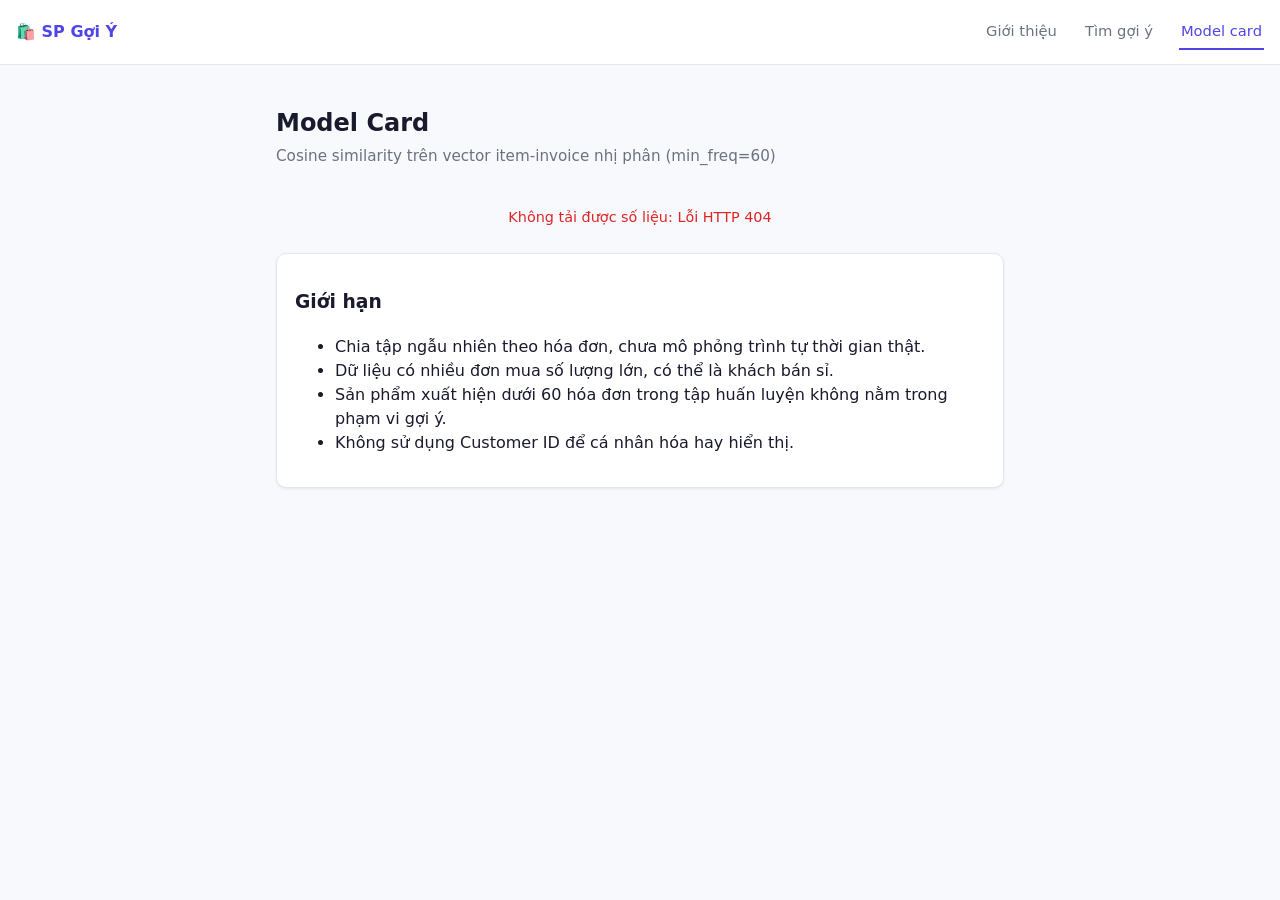
==== app/static/dashboard.html @ 68c6b021 "Hoàn thiện web: API đầy đủ (search/similar-items/model-stats/health), giao diện 3 trang có CSS/JS dù" ====
<!DOCTYPE html>
<html lang="vi">
<head>
<meta charset="UTF-8">
<meta name="viewport" content="width=device-width, initial-scale=1">
<title>Model Card</title>
<link rel="stylesheet" href="style.css">
</head>
<body>
<nav class="navbar">
  <span class="brand">🛍️ SP Gợi Ý</span>
  <a href="index.html">Giới thiệu</a>
  <a href="search.html">Tìm gợi ý</a>
  <a href="dashboard.html" class="active">Model card</a>
</nav>
<div class="container">
  <h1>Model Card</h1>
  <p class="subtitle">Cosine similarity trên vector item-invoice nhị phân (min_freq=60)</p>

  <div id="statsArea"><div class="state-box">Đang tải số liệu...</div></div>

  <div class="card">
    <h3>Giới hạn</h3>
    <ul>
      <li>Chia tập ngẫu nhiên theo hóa đơn, chưa mô phỏng trình tự thời gian thật.</li>
      <li>Dữ liệu có nhiều đơn mua số lượng lớn, có thể là khách bán sỉ.</li>
      <li>Sản phẩm xuất hiện dưới 60 hóa đơn trong tập huấn luyện không nằm trong phạm vi gợi ý.</li>
      <li>Không sử dụng Customer ID để cá nhân hóa hay hiển thị.</li>
    </ul>
  </div>
</div>

<script src="api.js"></script>
<script>
  (async () => {
    const area = document.getElementById("statsArea");
    try {
      const s = await API.modelStats();
      const lift = (s.hit_rate / s.hit_rate_baseline).toFixed(1);
      area.innerHTML = `
        <div class="stat-grid">
          <div class="card"><div class="num">${(s.hit_rate * 100).toFixed(1)}%</div><div class="label">Hit-rate@${s.k} (cosine)</div></div>
          <div class="card"><div class="num">${(s.hit_rate_baseline * 100).toFixed(1)}%</div><div class="label">Hit-rate baseline</div></div>
          <div class="card"><div class="num">${(s.coverage * 100).toFixed(1)}%</div><div class="label">Coverage</div></div>
          <div class="card"><div class="num">${lift}×</div><div class="label">So với baseline</div></div>
        </div>
        <div class="card" style="margin-top:14px">
          <h3>So sánh Hit-rate</h3>
          <div class="bar-row">
            <span class="label">Cosine</span>
            <div class="bar-track"><div class="bar-fill" style="width:${s.hit_rate * 100}%"></div></div>
            <span class="bar-value">${(s.hit_rate * 100).toFixed(1)}%</span>
          </div>
          <div class="bar-row">
            <span class="label">Baseline</span>
            <div class="bar-track"><div class="bar-fill" style="width:${s.hit_rate_baseline * 100}%; background:#94a3b8"></div></div>
            <span class="bar-value">${(s.hit_rate_baseline * 100).toFixed(1)}%</span>
          </div>
          <p class="hint">Đánh giá trên ${s.num_evaluated}/${s.num_total_pairs} cặp leave-one-out, tập test, chạy đúng 1 lần.</p>
        </div>
        <div class="card">
          <h3>Top 10 sản phẩm phổ biến nhất (train)</h3>
          <ul class="item-list">
            ${s.top_popular.map(it => `
              <li><div><span class="name">${it.description || it.stock_code}</span>
                       <span class="code">${it.stock_code}</span></div>
                  <span class="score">${it.invoice_count} hóa đơn</span></li>`).join("")}
          </ul>
        </div>`;
    } catch (e) {
      area.innerHTML = `<div class="state-box error">Không tải được số liệu: ${e.message}</div>`;
    }
  })();
</script>
</body>
</html>
---- app/static/style.css ----
:root {
  --primary: #4f46e5;
  --bg: #f8f9fc;
  --surface: #ffffff;
  --border: #e5e7eb;
  --text: #1a1a2e;
  --text-muted: #6b7280;
  --success: #16a34a;
  --error: #dc2626;
  --radius: 10px;
  --shadow: 0 1px 3px rgba(0,0,0,0.08);
}
* { box-sizing: border-box; }
body {
  font-family: -apple-system, "Segoe UI", system-ui, sans-serif;
  background: var(--bg); color: var(--text); margin: 0; line-height: 1.5;
}
.container { max-width: 760px; margin: 0 auto; padding: 24px 16px 60px; }

.navbar {
  background: var(--surface); border-bottom: 1px solid var(--border);
  padding: 14px 16px; display: flex; gap: 24px; align-items: center;
  position: sticky; top: 0; z-index: 100;
}
.navbar .brand { font-weight: 700; color: var(--primary); margin-right: auto; }
.navbar a { text-decoration: none; color: var(--text-muted); font-size: 0.92rem; padding: 6px 2px; border-bottom: 2px solid transparent; }
.navbar a.active, .navbar a:hover { color: var(--primary); border-bottom-color: var(--primary); }

h1 { font-size: 1.5rem; margin-bottom: 4px; }
.subtitle { color: var(--text-muted); margin-top: 0; font-size: 0.95rem; }

.card { background: var(--surface); border: 1px solid var(--border); border-radius: var(--radius); padding: 16px 18px; box-shadow: var(--shadow); margin-bottom: 14px; }

label { font-size: 0.85rem; color: var(--text-muted); display: block; margin-bottom: 4px; }
input[type=text], input[type=number] { width: 100%; padding: 10px 12px; font-size: 1rem; border: 1px solid var(--border); border-radius: 8px; }
input:focus { outline: 2px solid var(--primary); outline-offset: 1px; }
.hint { font-size: 0.78rem; color: var(--text-muted); margin-top: 4px; }

.badge { display: inline-block; padding: 2px 8px; border-radius: 999px; font-size: 0.75rem; }
.badge.muted { background: #f1f5f9; color: var(--text-muted); }

.state-box { text-align: center; padding: 24px; color: var(--text-muted); font-size: 0.9rem; }
.state-box.error { color: var(--error); }

.search-box { position: relative; }
.suggestions { position: absolute; top: calc(100% + 4px); left: 0; right: 0; background: var(--surface); border: 1px solid var(--border); border-radius: 8px; max-height: 260px; overflow-y: auto; list-style: none; margin: 0; padding: 4px; box-shadow: var(--shadow); z-index: 20; }
.suggestions li { padding: 9px 10px; cursor: pointer; border-radius: 6px; font-size: 0.92rem; }
.suggestions li:hover { background: #eef2ff; }
.suggestions .code { color: var(--text-muted); font-size: 0.8em; }

.item-list { list-style: none; padding: 0; margin: 0; }
.item-list li { display: flex; justify-content: space-between; align-items: center; padding: 12px; border: 1px solid var(--border); border-radius: 8px; margin-bottom: 8px; }
.item-list .name { font-size: 0.95rem; }
.item-list .code { color: var(--text-muted); font-size: 0.78rem; display: block; }
.item-list .score { color: var(--primary); font-weight: 600; font-size: 0.85rem; white-space: nowrap; }

.bar-row { display: flex; align-items: center; gap: 10px; margin-bottom: 8px; font-size: 0.85rem; }
.bar-row .label { width: 140px; flex-shrink: 0; color: var(--text-muted); }
.bar-track { flex: 1; background: #eef0f4; border-radius: 6px; height: 14px; overflow: hidden; }
.bar-fill { background: var(--primary); height: 100%; border-radius: 6px; }
.bar-value { width: 48px; text-align: right; font-weight: 600; }

.stat-grid { display: grid; grid-template-columns: repeat(auto-fit, minmax(140px, 1fr)); gap: 12px; }
.stat-grid .card { text-align: center; }
.stat-grid .num { font-size: 1.6rem; font-weight: 700; color: var(--primary); }
.stat-grid .label { font-size: 0.8rem; color: var(--text-muted); }

@media (max-width: 480px) {
  .navbar { gap: 14px; padding: 12px; }
  .container { padding: 16px 12px 40px; }
}
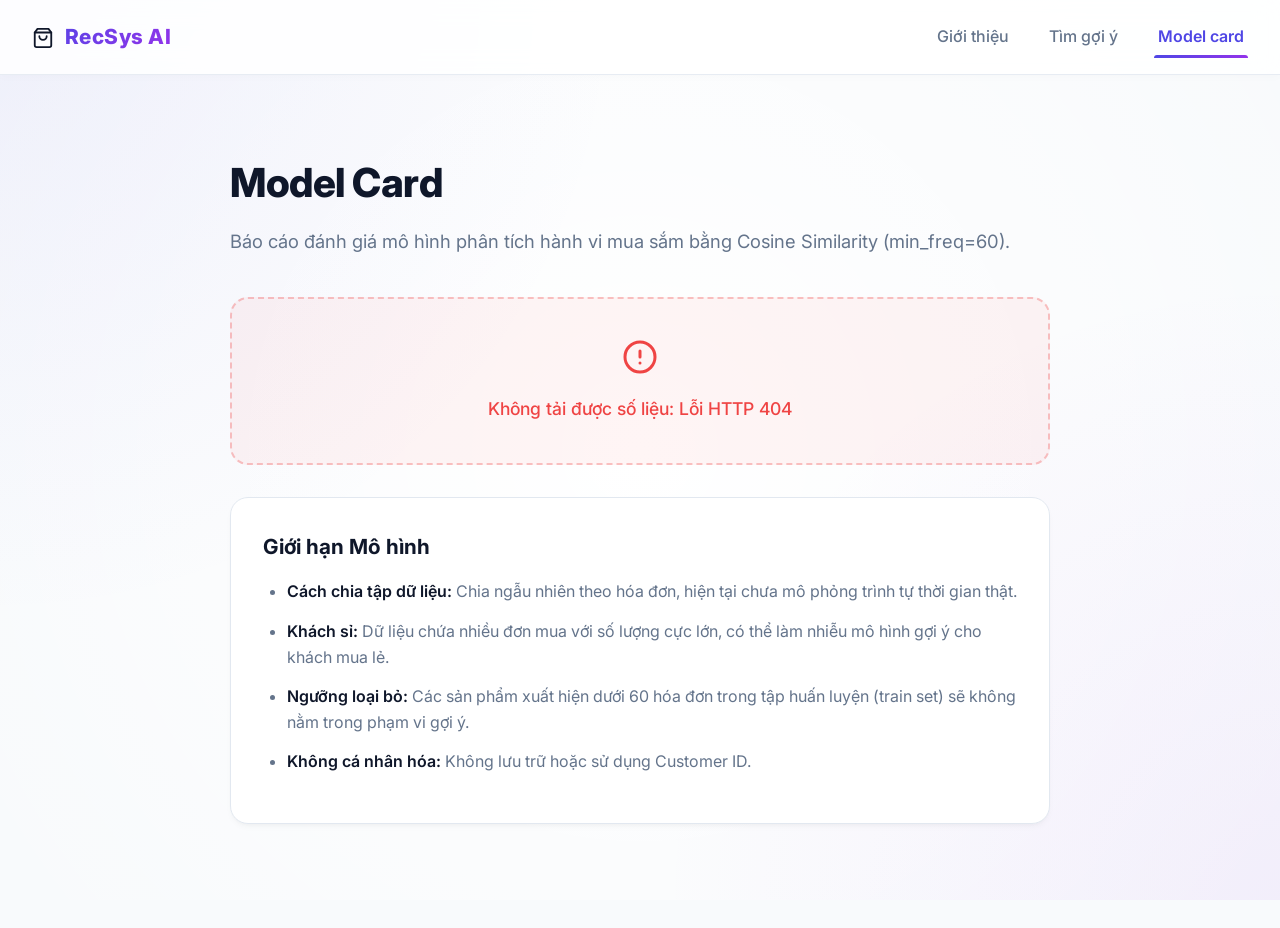
==== commit 6a4e8b96: "Cải thiện Web Demo kết quả." ====
--- a/app/static/dashboard.html
+++ b/app/static/dashboard.html
@@ -3,29 +3,36 @@
 <head>
 <meta charset="UTF-8">
 <meta name="viewport" content="width=device-width, initial-scale=1">
-<title>Model Card</title>
+<title>Model Card | Báo Cáo</title>
 <link rel="stylesheet" href="style.css">
 </head>
 <body>
 <nav class="navbar">
-  <span class="brand">🛍️ SP Gợi Ý</span>
+  <span class="brand">
+    <svg width="22" height="22" viewBox="0 0 24 24" fill="none" stroke="currentColor" stroke-width="2" stroke-linecap="round" stroke-linejoin="round" style="vertical-align: text-bottom; margin-right: 6px;"><path d="M6 2L3 6v14a2 2 0 0 0 2 2h14a2 2 0 0 0 2-2V6l-3-4z"></path><line x1="3" y1="6" x2="21" y2="6"></line><path d="M16 10a4 4 0 0 1-8 0"></path></svg>
+    RecSys AI
+  </span>
   <a href="index.html">Giới thiệu</a>
   <a href="search.html">Tìm gợi ý</a>
   <a href="dashboard.html" class="active">Model card</a>
 </nav>
+
 <div class="container">
   <h1>Model Card</h1>
-  <p class="subtitle">Cosine similarity trên vector item-invoice nhị phân (min_freq=60)</p>
+  <p class="subtitle">Báo cáo đánh giá mô hình phân tích hành vi mua sắm bằng Cosine Similarity (min_freq=60).</p>
 
-  <div id="statsArea"><div class="state-box">Đang tải số liệu...</div></div>
+  <div id="statsArea"><div class="state-box">
+    <svg width="28" height="28" viewBox="0 0 24 24" fill="none" stroke="currentColor" stroke-width="2" stroke-linecap="round" stroke-linejoin="round" style="animation: pulseGlow 2s infinite; color: var(--primary);"><circle cx="12" cy="12" r="10"></circle><polyline points="12 6 12 12 16 14"></polyline></svg>
+    <br><br>Đang tải số liệu mô hình...
+  </div></div>
 
-  <div class="card">
-    <h3>Giới hạn</h3>
-    <ul>
-      <li>Chia tập ngẫu nhiên theo hóa đơn, chưa mô phỏng trình tự thời gian thật.</li>
-      <li>Dữ liệu có nhiều đơn mua số lượng lớn, có thể là khách bán sỉ.</li>
-      <li>Sản phẩm xuất hiện dưới 60 hóa đơn trong tập huấn luyện không nằm trong phạm vi gợi ý.</li>
-      <li>Không sử dụng Customer ID để cá nhân hóa hay hiển thị.</li>
+  <div class="card" style="margin-top: 32px;">
+    <h3>Giới hạn Mô hình</h3>
+    <ul class="styled-list">
+      <li><strong>Cách chia tập dữ liệu:</strong> Chia ngẫu nhiên theo hóa đơn, hiện tại chưa mô phỏng trình tự thời gian thật.</li>
+      <li><strong>Khách sỉ:</strong> Dữ liệu chứa nhiều đơn mua với số lượng cực lớn, có thể làm nhiễu mô hình gợi ý cho khách mua lẻ.</li>
+      <li><strong>Ngưỡng loại bỏ:</strong> Các sản phẩm xuất hiện dưới 60 hóa đơn trong tập huấn luyện (train set) sẽ không nằm trong phạm vi gợi ý.</li>
+      <li><strong>Không cá nhân hóa:</strong> Không lưu trữ hoặc sử dụng Customer ID.</li>
     </ul>
   </div>
 </div>
@@ -44,31 +51,56 @@
           <div class="card"><div class="num">${(s.coverage * 100).toFixed(1)}%</div><div class="label">Coverage</div></div>
           <div class="card"><div class="num">${lift}×</div><div class="label">So với baseline</div></div>
         </div>
-        <div class="card" style="margin-top:14px">
-          <h3>So sánh Hit-rate</h3>
-          <div class="bar-row">
-            <span class="label">Cosine</span>
-            <div class="bar-track"><div class="bar-fill" style="width:${s.hit_rate * 100}%"></div></div>
+        
+        <div class="card" style="margin-top: 32px;">
+          <h3>Đánh giá Hiệu năng (So sánh Hit-rate)</h3>
+          <div class="bar-row" style="margin-top: 24px;">
+            <span class="label">Mô hình Cosine</span>
+            <div class="bar-track">
+              <div class="bar-fill" style="width: 0%; transition: width 1.5s cubic-bezier(0.34, 1.56, 0.64, 1)" id="barCosine"></div>
+            </div>
             <span class="bar-value">${(s.hit_rate * 100).toFixed(1)}%</span>
           </div>
           <div class="bar-row">
-            <span class="label">Baseline</span>
-            <div class="bar-track"><div class="bar-fill" style="width:${s.hit_rate_baseline * 100}%; background:#94a3b8"></div></div>
+            <span class="label">Baseline (Phổ biến)</span>
+            <div class="bar-track">
+              <div class="bar-fill" style="width: 0%; background: linear-gradient(90deg, #f59e0b, #fbbf24); box-shadow: none; transition: width 1.5s cubic-bezier(0.34, 1.56, 0.64, 1);" id="barBaseline"></div>
+            </div>
             <span class="bar-value">${(s.hit_rate_baseline * 100).toFixed(1)}%</span>
           </div>
-          <p class="hint">Đánh giá trên ${s.num_evaluated}/${s.num_total_pairs} cặp leave-one-out, tập test, chạy đúng 1 lần.</p>
+          <p class="hint" style="margin-top: 20px;">Đánh giá dựa trên ${s.num_evaluated}/${s.num_total_pairs} cặp leave-one-out trên tập test.</p>
         </div>
+        
         <div class="card">
-          <h3>Top 10 sản phẩm phổ biến nhất (train)</h3>
+          <h3>Top 10 Sản phẩm Phổ biến nhất (Train Set)</h3>
           <ul class="item-list">
-            ${s.top_popular.map(it => `
-              <li><div><span class="name">${it.description || it.stock_code}</span>
-                       <span class="code">${it.stock_code}</span></div>
-                  <span class="score">${it.invoice_count} hóa đơn</span></li>`).join("")}
+            ${s.top_popular.map((it, idx) => `
+              <li>
+                <div>
+                  <span class="name" style="display: flex; align-items: center; gap: 12px;">
+                    <span style="display:inline-block; width: 28px; height: 28px; text-align: center; line-height: 28px; background: #f1f5f9; border-radius: 50%; font-size: 13px; font-weight: 700; color: var(--primary);">${idx + 1}</span>
+                    ${it.description || it.stock_code}
+                  </span>
+                  <span class="code" style="margin-top:6px; margin-left: 40px; display:inline-block;">${it.stock_code}</span>
+                </div>
+                <span class="score">${it.invoice_count.toLocaleString()} hóa đơn</span>
+              </li>`).join("")}
           </ul>
         </div>`;
+        
+        // Trigger animations
+        setTimeout(() => {
+          const bC = document.getElementById('barCosine');
+          const bB = document.getElementById('barBaseline');
+          if (bC) bC.style.width = `${s.hit_rate * 100}%`;
+          if (bB) bB.style.width = `${s.hit_rate_baseline * 100}%`;
+        }, 100);
+        
     } catch (e) {
-      area.innerHTML = `<div class="state-box error">Không tải được số liệu: ${e.message}</div>`;
+      area.innerHTML = `<div class="state-box error">
+        <svg width="36" height="36" viewBox="0 0 24 24" fill="none" stroke="currentColor" stroke-width="2" stroke-linecap="round" stroke-linejoin="round" style="margin-bottom: 12px;"><circle cx="12" cy="12" r="10"></circle><line x1="12" y1="8" x2="12" y2="12"></line><line x1="12" y1="16" x2="12.01" y2="16"></line></svg><br>
+        Không tải được số liệu: ${e.message}
+      </div>`;
     }
   })();
 </script>
--- a/app/static/style.css
+++ b/app/static/style.css
@@ -1,71 +1,303 @@
+@import url('https://fonts.googleapis.com/css2?family=Inter:wght@300;400;500;600;700;800&display=swap');
+
 :root {
   --primary: #4f46e5;
-  --bg: #f8f9fc;
+  --primary-hover: #4338ca;
+  --secondary: #9333ea;
+  --bg-light: #f8fafc;
   --surface: #ffffff;
-  --border: #e5e7eb;
-  --text: #1a1a2e;
-  --text-muted: #6b7280;
-  --success: #16a34a;
-  --error: #dc2626;
-  --radius: 10px;
-  --shadow: 0 1px 3px rgba(0,0,0,0.08);
-}
+  --surface-hover: #f1f5f9;
+  --border: #e2e8f0;
+  --border-focus: rgba(79, 70, 229, 0.4);
+  --text-main: #0f172a;
+  --text-muted: #64748b;
+  --success: #10b981;
+  --error: #ef4444;
+  --radius: 18px;
+  --shadow-sm: 0 4px 6px -1px rgba(0, 0, 0, 0.03), 0 2px 4px -1px rgba(0, 0, 0, 0.03);
+  --shadow-lg: 0 20px 40px -10px rgba(0, 0, 0, 0.08);
+  --shadow-hover: 0 25px 50px -12px rgba(79, 70, 229, 0.15);
+  --glow: 0 0 0 4px rgba(79, 70, 229, 0.15);
+}
+
 * { box-sizing: border-box; }
+
 body {
-  font-family: -apple-system, "Segoe UI", system-ui, sans-serif;
-  background: var(--bg); color: var(--text); margin: 0; line-height: 1.5;
-}
-.container { max-width: 760px; margin: 0 auto; padding: 24px 16px 60px; }
-
+  font-family: 'Inter', system-ui, sans-serif;
+  background-color: var(--bg-light);
+  background-image: 
+    radial-gradient(circle at 0% 0%, rgba(79, 70, 229, 0.06) 0%, transparent 40%),
+    radial-gradient(circle at 100% 100%, rgba(147, 51, 234, 0.06) 0%, transparent 40%),
+    radial-gradient(circle at 50% 50%, #ffffff 0%, transparent 100%);
+  background-attachment: fixed;
+  color: var(--text-main);
+  margin: 0; 
+  line-height: 1.6;
+  min-height: 100vh;
+}
+
+.container { 
+  max-width: 860px; 
+  margin: 0 auto; 
+  padding: 50px 20px 80px; 
+  animation: fadeIn 0.6s cubic-bezier(0.16, 1, 0.3, 1) forwards;
+}
+
+/* Animations */
+@keyframes fadeIn {
+  from { opacity: 0; transform: translateY(15px); }
+  to { opacity: 1; transform: translateY(0); }
+}
+
+@keyframes pulseGlow {
+  0% { box-shadow: 0 0 0 0 rgba(79, 70, 229, 0.3); }
+  70% { box-shadow: 0 0 0 10px rgba(79, 70, 229, 0); }
+  100% { box-shadow: 0 0 0 0 rgba(79, 70, 229, 0); }
+}
+
+/* Navbar */
 .navbar {
-  background: var(--surface); border-bottom: 1px solid var(--border);
-  padding: 14px 16px; display: flex; gap: 24px; align-items: center;
-  position: sticky; top: 0; z-index: 100;
-}
-.navbar .brand { font-weight: 700; color: var(--primary); margin-right: auto; }
-.navbar a { text-decoration: none; color: var(--text-muted); font-size: 0.92rem; padding: 6px 2px; border-bottom: 2px solid transparent; }
-.navbar a.active, .navbar a:hover { color: var(--primary); border-bottom-color: var(--primary); }
-
-h1 { font-size: 1.5rem; margin-bottom: 4px; }
-.subtitle { color: var(--text-muted); margin-top: 0; font-size: 0.95rem; }
-
-.card { background: var(--surface); border: 1px solid var(--border); border-radius: var(--radius); padding: 16px 18px; box-shadow: var(--shadow); margin-bottom: 14px; }
-
-label { font-size: 0.85rem; color: var(--text-muted); display: block; margin-bottom: 4px; }
-input[type=text], input[type=number] { width: 100%; padding: 10px 12px; font-size: 1rem; border: 1px solid var(--border); border-radius: 8px; }
-input:focus { outline: 2px solid var(--primary); outline-offset: 1px; }
-.hint { font-size: 0.78rem; color: var(--text-muted); margin-top: 4px; }
-
-.badge { display: inline-block; padding: 2px 8px; border-radius: 999px; font-size: 0.75rem; }
-.badge.muted { background: #f1f5f9; color: var(--text-muted); }
-
-.state-box { text-align: center; padding: 24px; color: var(--text-muted); font-size: 0.9rem; }
-.state-box.error { color: var(--error); }
-
+  background: rgba(255, 255, 255, 0.85);
+  backdrop-filter: blur(12px);
+  -webkit-backdrop-filter: blur(12px);
+  border-bottom: 1px solid rgba(226, 232, 240, 0.8);
+  padding: 16px 32px; 
+  display: flex; 
+  gap: 32px; 
+  align-items: center;
+  position: sticky; 
+  top: 0; 
+  z-index: 100;
+  box-shadow: 0 2px 10px rgba(0,0,0,0.02);
+}
+
+.navbar .brand { 
+  font-weight: 800; 
+  font-size: 1.3rem;
+  background: linear-gradient(135deg, var(--primary), var(--secondary));
+  -webkit-background-clip: text;
+  -webkit-text-fill-color: transparent;
+  margin-right: auto; 
+  letter-spacing: 0.5px;
+}
+
+.navbar a { 
+  text-decoration: none; 
+  color: var(--text-muted); 
+  font-size: 1rem; 
+  font-weight: 500;
+  padding: 8px 4px; 
+  position: relative;
+  transition: color 0.3s ease;
+}
+
+.navbar a::after {
+  content: '';
+  position: absolute;
+  bottom: 0; left: 0; right: 0;
+  height: 3px;
+  background: linear-gradient(90deg, var(--primary), var(--secondary));
+  transform: scaleX(0);
+  transition: transform 0.3s cubic-bezier(0.16, 1, 0.3, 1);
+  transform-origin: center;
+  border-radius: 3px 3px 0 0;
+}
+
+.navbar a.active { color: var(--primary); font-weight: 600;}
+.navbar a.active::after { transform: scaleX(1); }
+.navbar a:hover { color: var(--text-main); }
+.navbar a:hover::after { transform: scaleX(1); }
+
+/* Typography */
+h1 { 
+  font-size: 2.5rem; 
+  margin-bottom: 12px; 
+  font-weight: 800;
+  color: var(--text-main);
+  letter-spacing: -0.5px;
+}
+.subtitle { color: var(--text-muted); margin-top: 0; font-size: 1.15rem; margin-bottom: 40px; }
+h3 { margin-top: 0; font-size: 1.3rem; font-weight: 700; color: var(--text-main); margin-bottom: 16px;}
+
+/* Cards */
+.card { 
+  background: var(--surface); 
+  border: 1px solid var(--border); 
+  border-radius: var(--radius); 
+  padding: 32px; 
+  box-shadow: var(--shadow-sm); 
+  margin-bottom: 24px; 
+  transition: transform 0.4s cubic-bezier(0.16, 1, 0.3, 1), box-shadow 0.4s cubic-bezier(0.16, 1, 0.3, 1);
+}
+
+/* Forms */
+label { font-size: 0.95rem; font-weight: 600; color: var(--text-main); display: block; margin-bottom: 10px; }
+input[type=text], input[type=number] { 
+  width: 100%; 
+  padding: 16px 20px; 
+  font-size: 1.05rem; 
+  color: var(--text-main);
+  background: #f8fafc;
+  border: 1px solid var(--border); 
+  border-radius: 14px; 
+  transition: all 0.3s ease;
+  font-family: inherit;
+}
+input::placeholder { color: #94a3b8; }
+input:focus { 
+  outline: none; 
+  border-color: var(--primary); 
+  box-shadow: var(--glow); 
+  background: var(--surface);
+}
+.hint { font-size: 0.9rem; color: var(--text-muted); margin-top: 10px; }
+
+/* Badges */
+.badge { display: inline-block; padding: 6px 12px; border-radius: 999px; font-size: 0.85rem; font-weight: 600; }
+.badge.muted { background: #f1f5f9; color: var(--text-muted); border: 1px solid #e2e8f0; }
+
+/* State Boxes */
+.state-box { text-align: center; padding: 40px; color: var(--text-muted); font-size: 1.1rem; border-radius: var(--radius); background: #f8fafc; border: 2px dashed #cbd5e1; font-weight: 500;}
+.state-box.error { color: var(--error); border-color: rgba(239, 68, 68, 0.3); background: rgba(239, 68, 68, 0.05); }
+
+/* Search Box */
 .search-box { position: relative; }
-.suggestions { position: absolute; top: calc(100% + 4px); left: 0; right: 0; background: var(--surface); border: 1px solid var(--border); border-radius: 8px; max-height: 260px; overflow-y: auto; list-style: none; margin: 0; padding: 4px; box-shadow: var(--shadow); z-index: 20; }
-.suggestions li { padding: 9px 10px; cursor: pointer; border-radius: 6px; font-size: 0.92rem; }
-.suggestions li:hover { background: #eef2ff; }
-.suggestions .code { color: var(--text-muted); font-size: 0.8em; }
-
+.suggestions { 
+  position: absolute; 
+  top: calc(100% + 10px); left: 0; right: 0; 
+  background: var(--surface); 
+  border: 1px solid var(--border); 
+  border-radius: 16px; 
+  max-height: 320px; overflow-y: auto; 
+  list-style: none; margin: 0; padding: 10px; 
+  box-shadow: var(--shadow-lg); 
+  z-index: 20; 
+}
+.suggestions::-webkit-scrollbar { width: 8px; }
+.suggestions::-webkit-scrollbar-track { background: transparent; }
+.suggestions::-webkit-scrollbar-thumb { background: #cbd5e1; border-radius: 4px; }
+.suggestions li { padding: 14px 16px; cursor: pointer; border-radius: 10px; font-size: 1rem; transition: all 0.2s; display: flex; align-items: center; justify-content: space-between; color: var(--text-main); font-weight: 500;}
+.suggestions li:hover { background: #f1f5f9; color: var(--primary);}
+.suggestions .code { color: var(--primary); font-size: 0.85rem; font-family: monospace; background: rgba(79, 70, 229, 0.1); padding: 4px 8px; border-radius: 6px;}
+
+/* Item Lists */
 .item-list { list-style: none; padding: 0; margin: 0; }
-.item-list li { display: flex; justify-content: space-between; align-items: center; padding: 12px; border: 1px solid var(--border); border-radius: 8px; margin-bottom: 8px; }
-.item-list .name { font-size: 0.95rem; }
-.item-list .code { color: var(--text-muted); font-size: 0.78rem; display: block; }
-.item-list .score { color: var(--primary); font-weight: 600; font-size: 0.85rem; white-space: nowrap; }
-
-.bar-row { display: flex; align-items: center; gap: 10px; margin-bottom: 8px; font-size: 0.85rem; }
-.bar-row .label { width: 140px; flex-shrink: 0; color: var(--text-muted); }
-.bar-track { flex: 1; background: #eef0f4; border-radius: 6px; height: 14px; overflow: hidden; }
-.bar-fill { background: var(--primary); height: 100%; border-radius: 6px; }
-.bar-value { width: 48px; text-align: right; font-weight: 600; }
-
-.stat-grid { display: grid; grid-template-columns: repeat(auto-fit, minmax(140px, 1fr)); gap: 12px; }
-.stat-grid .card { text-align: center; }
-.stat-grid .num { font-size: 1.6rem; font-weight: 700; color: var(--primary); }
-.stat-grid .label { font-size: 0.8rem; color: var(--text-muted); }
-
-@media (max-width: 480px) {
-  .navbar { gap: 14px; padding: 12px; }
-  .container { padding: 16px 12px 40px; }
+.item-list li { 
+  display: flex; justify-content: space-between; align-items: center; 
+  padding: 20px; 
+  background: #ffffff;
+  border: 1px solid var(--border); 
+  border-radius: 16px; 
+  margin-bottom: 12px; 
+  box-shadow: var(--shadow-sm);
+  transition: all 0.3s cubic-bezier(0.16, 1, 0.3, 1);
+}
+.item-list li:hover {
+  transform: translateX(6px);
+  border-color: rgba(79, 70, 229, 0.3);
+  box-shadow: 0 10px 20px -5px rgba(79, 70, 229, 0.1);
+}
+.item-list .name { font-size: 1.05rem; font-weight: 600; color: var(--text-main); display: block; margin-bottom: 6px;}
+.item-list .code { color: var(--text-muted); font-size: 0.9rem; font-family: monospace; }
+.item-list .score { 
+  background: linear-gradient(135deg, var(--primary), var(--secondary));
+  -webkit-background-clip: text;
+  -webkit-text-fill-color: transparent;
+  font-weight: 800; 
+  font-size: 1.15rem; 
+  white-space: nowrap; 
+}
+
+/* Progress Bars */
+.bar-row { display: flex; align-items: center; gap: 20px; margin-bottom: 16px; font-size: 0.95rem; }
+.bar-row .label { width: 160px; flex-shrink: 0; color: var(--text-main); font-weight: 600;}
+.bar-track { flex: 1; background: #e2e8f0; border-radius: 999px; height: 16px; overflow: hidden; box-shadow: inset 0 2px 4px rgba(0,0,0,0.05);}
+.bar-fill { background: linear-gradient(90deg, var(--primary), var(--secondary)); height: 100%; border-radius: 999px; transition: width 1.2s cubic-bezier(0.34, 1.56, 0.64, 1); }
+.bar-value { width: 55px; text-align: right; font-weight: 800; color: var(--text-main); }
+
+/* Stat Grid */
+.stat-grid { display: grid; grid-template-columns: repeat(auto-fit, minmax(160px, 1fr)); gap: 20px; }
+.stat-grid .card { 
+  text-align: center; 
+  padding: 32px 20px; 
+  background: linear-gradient(180deg, #ffffff 0%, #f8fafc 100%);
+  margin-bottom: 0;
+  border-top: 4px solid var(--primary);
+}
+.stat-grid .card:hover {
+  transform: translateY(-4px); 
+  box-shadow: var(--shadow-hover);
+}
+.stat-grid .num { 
+  font-size: 2.4rem; 
+  font-weight: 800; 
+  background: linear-gradient(135deg, var(--primary), var(--secondary));
+  -webkit-background-clip: text;
+  -webkit-text-fill-color: transparent;
+  margin-bottom: 12px;
+  line-height: 1.2;
+}
+.stat-grid .label { font-size: 0.9rem; font-weight: 600; color: var(--text-muted); text-transform: uppercase; letter-spacing: 0.5px;}
+
+/* Links / Buttons */
+.action-link {
+  display: inline-flex;
+  align-items: center;
+  gap: 10px;
+  color: var(--surface);
+  text-decoration: none;
+  font-weight: 600;
+  font-size: 1.05rem;
+  padding: 16px 28px;
+  background: linear-gradient(135deg, var(--primary), var(--secondary));
+  border: none;
+  border-radius: 14px;
+  transition: all 0.3s cubic-bezier(0.16, 1, 0.3, 1);
+  margin-bottom: 16px;
+  margin-right: 16px;
+  box-shadow: 0 10px 20px -5px rgba(79, 70, 229, 0.4);
+}
+.action-link:hover {
+  transform: translateY(-3px);
+  box-shadow: 0 15px 25px -5px rgba(79, 70, 229, 0.5);
+  filter: brightness(1.1);
+}
+.action-link svg {
+  width: 22px; height: 22px;
+  color: var(--surface);
+}
+
+.action-link.secondary {
+  background: #ffffff;
+  color: var(--primary);
+  border: 2px solid var(--border);
+  box-shadow: var(--shadow-sm);
+}
+.action-link.secondary:hover {
+  border-color: var(--primary);
+  color: var(--primary-hover);
+  box-shadow: 0 10px 20px -5px rgba(79, 70, 229, 0.15);
+}
+.action-link.secondary svg {
+  color: var(--primary);
+}
+
+ul.styled-list {
+  padding-left: 24px;
+  color: var(--text-muted);
+}
+ul.styled-list li {
+  margin-bottom: 14px;
+}
+ul.styled-list li strong {
+  color: var(--text-main);
+  font-weight: 600;
+}
+
+@media (max-width: 600px) {
+  .navbar { gap: 16px; padding: 14px 20px; }
+  .navbar .brand { font-size: 1.2rem; }
+  .container { padding: 30px 16px 60px; }
+  h1 { font-size: 2rem; }
+  .stat-grid { grid-template-columns: 1fr 1fr; }
 }
